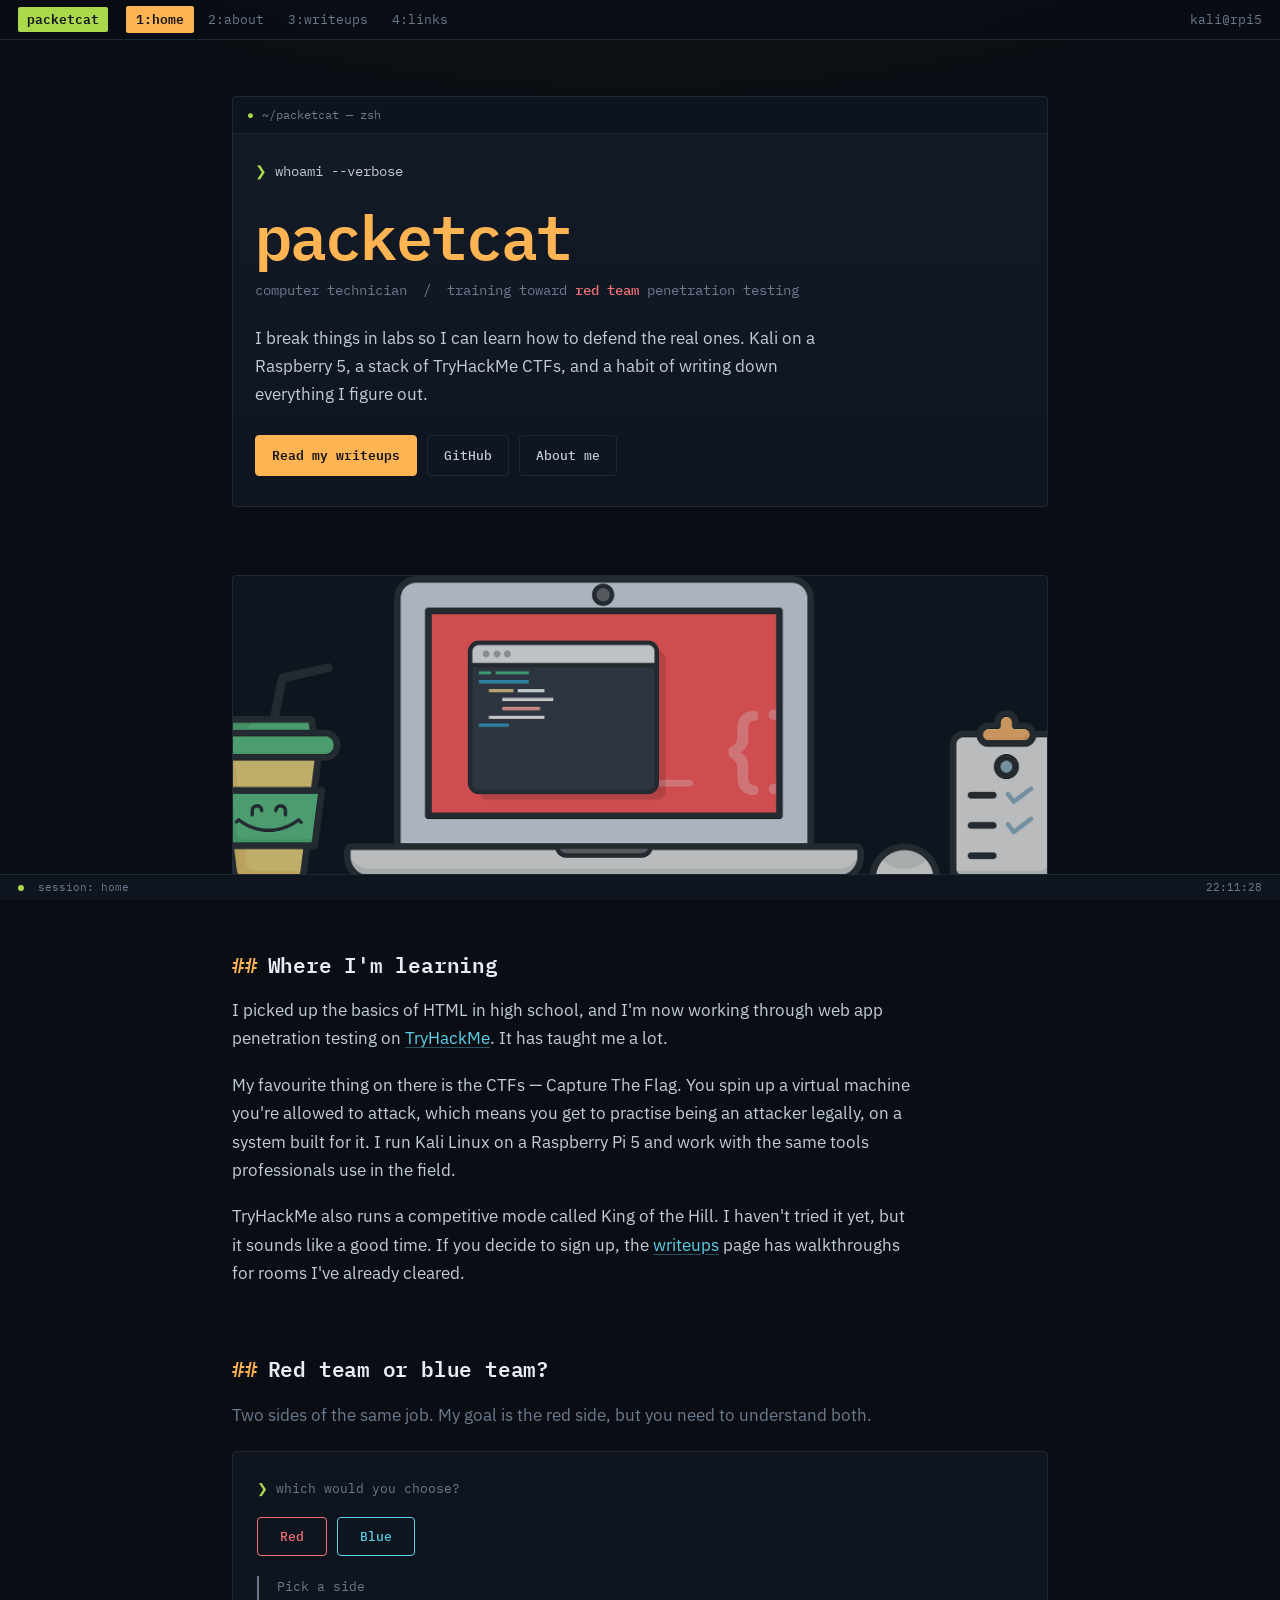
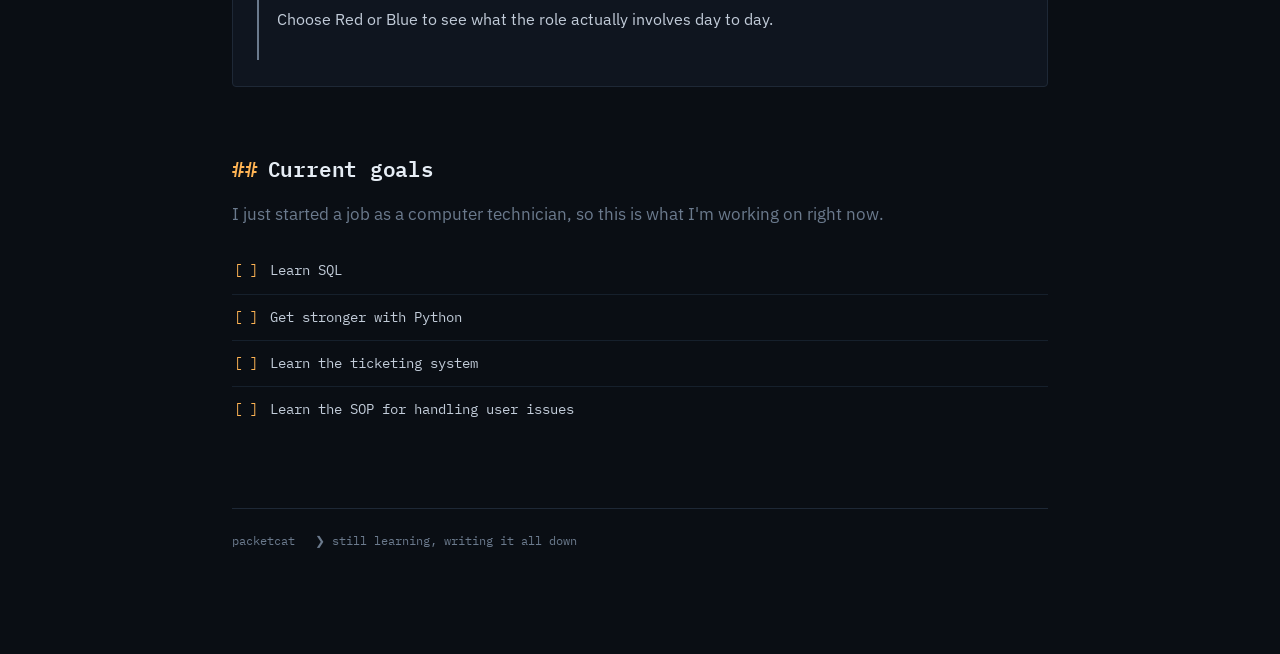
==== index.html @ 3edebea4 "Add files via upload" ====
<!DOCTYPE html>
<html lang="en">
<head>
<meta charset="utf-8">
<meta name="viewport" content="width=device-width, initial-scale=1">
<title>Packetcat — aspiring red team penetration tester</title>
<meta name="description" content="Packetcat: computer technician learning web app penetration testing through TryHackMe CTFs, Kali Linux on a Raspberry Pi 5, and hands-on labs.">
<link rel="preconnect" href="https://fonts.googleapis.com">
<link rel="preconnect" href="https://fonts.gstatic.com" crossorigin>
<link href="https://fonts.googleapis.com/css2?family=IBM+Plex+Mono:wght@400;500;600&family=IBM+Plex+Sans:wght@400;500;600&display=swap" rel="stylesheet">
<link rel="stylesheet" href="style.css">
</head>
<body>

<a class="skip" href="#main">Skip to content</a>

<!-- Top bar: tmux-style window list. The numbers are window indices. -->
<nav class="tmux" aria-label="Main">
  <span class="tmux__session">packetcat</span>
  <ul class="tmux__windows">
    <li><a href="index.html" aria-current="page">1:home</a></li>
    <li><a href="about.html">2:about</a></li>
    <li><a href="writeups.html">3:writeups</a></li>
    <li><a href="links.html">4:links</a></li>
  </ul>
  <span class="tmux__host">kali@rpi5</span>
</nav>

<main id="main">
  <div class="wrap">

    <!-- Hero ------------------------------------------------------------ -->
    <section class="block term">
      <div class="term__chrome">
        <span>●</span>
        <span>~/packetcat — zsh</span>
      </div>
      <div class="term__body">
        <p class="term__cmd" data-type="whoami --verbose"><span class="p">&#10095;</span><span class="text">whoami --verbose</span><span class="caret"></span></p>
        <h1 class="term__name">packetcat</h1>
        <p class="term__role">computer technician &nbsp;/&nbsp; training toward <b>red team</b> penetration testing</p>
        <p class="term__lede">I break things in labs so I can learn how to defend the real ones. Kali on a Raspberry&nbsp;5, a stack of TryHackMe CTFs, and a habit of writing down everything I figure out.</p>
        <div class="actions">
          <a class="btn btn--solid" href="writeups.html">Read my writeups</a>
          <a class="btn" href="https://github.com/PacketcatInfoSec">GitHub</a>
          <a class="btn" href="about.html">About me</a>
        </div>
      </div>
    </section>

    <div class="block frame frame--wide">
      <img src="images/code.png" alt="A screen of source code" loading="lazy">
    </div>

    <!-- Where I'm learning ---------------------------------------------- -->
    <section class="block">
      <h2 class="h-section"><span class="mark">##</span> Where I'm learning</h2>
      <div class="prose">
        <p>I picked up the basics of HTML in high school, and I'm now working through web app penetration testing on <a href="https://tryhackme.com/">TryHackMe</a>. It has taught me a lot.</p>
        <p>My favourite thing on there is the CTFs — Capture The Flag. You spin up a virtual machine you're allowed to attack, which means you get to practise being an attacker legally, on a system built for it. I run Kali Linux on a Raspberry Pi 5 and work with the same tools professionals use in the field.</p>
        <p>TryHackMe also runs a competitive mode called King of the Hill. I haven't tried it yet, but it sounds like a good time. If you decide to sign up, the <a href="writeups.html">writeups</a> page has walkthroughs for rooms I've already cleared.</p>
      </div>
    </section>

    <!-- Red / blue ------------------------------------------------------- -->
    <section class="block">
      <h2 class="h-section"><span class="mark">##</span> Red team or blue team?</h2>
      <p class="prose muted" style="margin-bottom:22px;">Two sides of the same job. My goal is the red side, but you need to understand both.</p>

      <div class="teams" data-teams>
        <p class="teams__q"><span style="color:var(--green)">&#10095;</span> which would you choose?</p>
        <div class="teams__opts">
          <button class="team-btn" type="button" data-value="red" aria-pressed="false">Red</button>
          <button class="team-btn" type="button" data-value="blue" aria-pressed="false">Blue</button>
        </div>
        <div class="teams__out" aria-live="polite">
          <p class="teams__title" data-team-title>Pick a side</p>
          <p class="teams__text" data-team-text>Choose Red or Blue to see what the role actually involves day to day.</p>
        </div>
      </div>
    </section>

    <!-- Goals ------------------------------------------------------------ -->
    <section class="block">
      <h2 class="h-section"><span class="mark">##</span> Current goals</h2>
      <p class="prose muted" style="margin-bottom:20px;">I just started a job as a computer technician, so this is what I'm working on right now.</p>
      <ul class="tasks">
        <li><span class="box">[ ]</span> Learn SQL</li>
        <li><span class="box">[ ]</span> Get stronger with Python</li>
        <li><span class="box">[ ]</span> Learn the ticketing system</li>
        <li><span class="box">[ ]</span> Learn the SOP for handling user issues</li>
      </ul>
    </section>

    <footer class="foot">
      <span>packetcat</span>
      <span>&#10095; still learning, writing it all down</span>
    </footer>

  </div>
</main>

<div class="status">
  <span class="status__dot"></span>
  <span>session: home</span>
  <span class="status__clock" data-clock>--:--:--</span>
</div>

<script src="script.js"></script>
</body>
</html>
---- style.css ----
/* ==========================================================================
   Packetcat InfoSec — shared stylesheet
   One file drives all four pages. Edit colours in :root to re-skin the site.
   ========================================================================== */

/* --------------------------------------------------------------------------
   1. Design tokens
   Palette is based on "Ayu Dark", a real terminal colour scheme — so the site
   looks like a properly configured shell rather than generic neon-on-black.
   -------------------------------------------------------------------------- */
:root {
  --bg:         #0a0e14;
  --panel:      #0f151f;
  --panel-2:    #131b27;
  --line:       #1e2836;
  --line-soft:  #16202c;

  --ink:        #c2ccd9;
  --ink-strong: #e6edf5;
  --dim:        #6b7a8d;

  --amber:      #ffb454;
  --cyan:       #5ccfe6;
  --red:        #f07178;
  --green:      #aad94c;

  --accent:     var(--amber);

  --font-mono: "IBM Plex Mono", ui-monospace, "SF Mono", Menlo, Consolas, monospace;
  --font-sans: "IBM Plex Sans", system-ui, -apple-system, "Segoe UI", sans-serif;

  --bar-h: 40px;
  --status-h: 26px;
  --wrap: 860px;
  --radius: 4px;
}

/* --------------------------------------------------------------------------
   2. Reset & base
   -------------------------------------------------------------------------- */
*,
*::before,
*::after { box-sizing: border-box; }

html { scroll-behavior: smooth; }

body {
  margin: 0;
  background-color: var(--bg);
  background-image:
    radial-gradient(1100px 420px at 50% -180px, rgba(255, 180, 84, .07), transparent 70%);
  color: var(--ink);
  font-family: var(--font-sans);
  font-size: 16.5px;
  line-height: 1.72;
  -webkit-font-smoothing: antialiased;
  padding-top: var(--bar-h);
  padding-bottom: var(--status-h);
}

img { max-width: 100%; display: block; }

a { color: var(--cyan); text-decoration-color: rgba(92, 207, 230, .35); text-underline-offset: 3px; }
a:hover { text-decoration-color: var(--cyan); }

:focus-visible {
  outline: 2px solid var(--amber);
  outline-offset: 3px;
  border-radius: 2px;
}

/* Skip link for keyboard and screen-reader users */
.skip {
  position: absolute;
  left: -9999px;
  top: 0;
  background: var(--amber);
  color: #10131a;
  padding: 10px 16px;
  font-family: var(--font-mono);
  font-weight: 600;
  z-index: 100;
}
.skip:focus { left: 8px; top: 8px; }

/* --------------------------------------------------------------------------
   3. Top bar — modelled on a tmux window list
   The numbers are tmux window indices, not decoration.
   -------------------------------------------------------------------------- */
.tmux {
  position: fixed;
  inset: 0 0 auto 0;
  height: var(--bar-h);
  display: flex;
  align-items: center;
  gap: 18px;
  padding: 0 18px;
  background: rgba(10, 14, 20, .92);
  backdrop-filter: blur(10px);
  border-bottom: 1px solid var(--line);
  font-family: var(--font-mono);
  font-size: 12.5px;
  z-index: 50;
}

.tmux__session {
  color: #10131a;
  background: var(--green);
  font-weight: 600;
  padding: 2px 9px;
  border-radius: 2px;
  white-space: nowrap;
}

.tmux__windows {
  display: flex;
  gap: 4px;
  list-style: none;
  margin: 0;
  padding: 0;
  overflow-x: auto;
  scrollbar-width: none;
}
.tmux__windows::-webkit-scrollbar { display: none; }

.tmux__windows a {
  display: block;
  padding: 3px 10px;
  border-radius: 2px;
  color: var(--dim);
  text-decoration: none;
  white-space: nowrap;
  transition: color .15s ease, background-color .15s ease;
}
.tmux__windows a:hover { color: var(--ink-strong); background: var(--panel-2); }

.tmux__windows a[aria-current="page"] {
  background: var(--amber);
  color: #10131a;
  font-weight: 600;
}

.tmux__host {
  margin-left: auto;
  color: var(--dim);
  white-space: nowrap;
}

/* --------------------------------------------------------------------------
   4. Bottom status line
   -------------------------------------------------------------------------- */
.status {
  position: fixed;
  inset: auto 0 0 0;
  height: var(--status-h);
  display: flex;
  align-items: center;
  gap: 14px;
  padding: 0 18px;
  background: var(--panel);
  border-top: 1px solid var(--line);
  font-family: var(--font-mono);
  font-size: 11px;
  color: var(--dim);
  z-index: 50;
}
.status__dot {
  width: 6px;
  height: 6px;
  border-radius: 50%;
  background: var(--green);
  flex: none;
}
.status__clock { margin-left: auto; font-variant-numeric: tabular-nums; }

/* --------------------------------------------------------------------------
   5. Layout
   -------------------------------------------------------------------------- */
.wrap {
  max-width: var(--wrap);
  margin: 0 auto;
  padding: 0 22px;
}

.block { margin: 0 0 68px; }
.block:last-child { margin-bottom: 0; }

main { padding: 56px 0 76px; }

hr.rule {
  border: 0;
  border-top: 1px solid var(--line);
  margin: 56px 0;
}

/* --------------------------------------------------------------------------
   6. Typography
   -------------------------------------------------------------------------- */
h1, h2, h3 {
  font-family: var(--font-mono);
  color: var(--ink-strong);
  line-height: 1.25;
  letter-spacing: -.01em;
  margin: 0;
}

.h-section {
  font-size: 1.32rem;
  font-weight: 600;
  margin-bottom: 18px;
  display: flex;
  align-items: baseline;
  gap: 10px;
}
.h-section .mark { color: var(--accent); font-weight: 500; }

.eyebrow {
  font-family: var(--font-mono);
  font-size: 11.5px;
  letter-spacing: .16em;
  text-transform: uppercase;
  color: var(--dim);
  margin: 0 0 12px;
}

.lede { font-size: 1.08rem; color: var(--ink); }

p { margin: 0 0 18px; }
p:last-child { margin-bottom: 0; }

.prose { max-width: 68ch; }

.muted { color: var(--dim); }

/* --------------------------------------------------------------------------
   7. Hero terminal
   -------------------------------------------------------------------------- */
.term {
  border: 1px solid var(--line);
  border-radius: var(--radius);
  background: linear-gradient(180deg, var(--panel-2), var(--panel));
  overflow: hidden;
}

.term__chrome {
  display: flex;
  align-items: center;
  gap: 8px;
  padding: 8px 14px;
  border-bottom: 1px solid var(--line);
  background: rgba(0, 0, 0, .25);
  font-family: var(--font-mono);
  font-size: 11.5px;
  color: var(--dim);
}
.term__chrome span:first-child { color: var(--green); }

.term__body {
  padding: 26px 22px 30px;
  font-family: var(--font-mono);
}

.term__cmd {
  font-size: 13.5px;
  color: var(--ink);
  margin: 0 0 20px;
  min-height: 1.5em;
}
.term__cmd .p { color: var(--green); margin-right: 8px; }
.term__cmd .flag { color: var(--dim); }

/* Blinking caret used by the typing animation */
.caret {
  display: inline-block;
  width: 8px;
  height: 1.05em;
  background: var(--amber);
  vertical-align: -3px;
  animation: blink 1.05s steps(1) infinite;
}
@keyframes blink { 50% { opacity: 0; } }

.term__name {
  font-size: clamp(2.4rem, 8vw, 3.9rem);
  font-weight: 600;
  color: var(--amber);
  letter-spacing: -.03em;
  line-height: 1.05;
  margin: 0 0 10px;
}

.term__role {
  font-family: var(--font-mono);
  font-size: 13.5px;
  color: var(--dim);
  margin: 0 0 22px;
}
.term__role b { color: var(--red); font-weight: 500; }

.term__lede {
  font-family: var(--font-sans);
  max-width: 60ch;
  margin: 0;
  color: var(--ink);
}

/* --------------------------------------------------------------------------
   8. Buttons
   -------------------------------------------------------------------------- */
.actions {
  display: flex;
  flex-wrap: wrap;
  gap: 10px;
  margin-top: 26px;
}

.btn {
  display: inline-block;
  font-family: var(--font-mono);
  font-size: 12.5px;
  font-weight: 500;
  padding: 9px 16px;
  border-radius: var(--radius);
  border: 1px solid var(--line);
  color: var(--ink);
  background: transparent;
  text-decoration: none;
  cursor: pointer;
  transition: border-color .15s ease, color .15s ease, background-color .15s ease;
}
.btn:hover { border-color: var(--amber); color: var(--ink-strong); }

.btn--solid {
  background: var(--amber);
  border-color: var(--amber);
  color: #10131a;
  font-weight: 600;
}
.btn--solid:hover { background: #ffc478; border-color: #ffc478; color: #10131a; }

/* --------------------------------------------------------------------------
   9. Framed images
   -------------------------------------------------------------------------- */
.frame {
  border: 1px solid var(--line);
  border-radius: var(--radius);
  overflow: hidden;
  background: var(--panel);
}
.frame img { width: 100%; height: 100%; object-fit: cover; }

.frame--strip img { aspect-ratio: 1500 / 500; }
.frame--wide img  { aspect-ratio: 16 / 6; opacity: .8; }

.frame__cap {
  font-family: var(--font-mono);
  font-size: 11px;
  color: var(--dim);
  padding: 8px 12px;
  border-top: 1px solid var(--line);
  background: rgba(0, 0, 0, .2);
}

/* Portrait + prose side by side on the About page */
.bio {
  display: grid;
  grid-template-columns: 232px 1fr;
  gap: 30px;
  align-items: start;
}
.bio__portrait img { aspect-ratio: 1 / 1; }

/* Small square icon used as a section marker */
/* Light tile: the source icons are dark line art on a transparent
   background, so they need a light surface to be visible. */
.icon {
  width: 46px;
  height: 46px;
  border: 1px solid var(--line);
  border-radius: var(--radius);
  padding: 8px;
  background: #dbe3ee;
  flex: none;
}
.icon img { width: 100%; height: 100%; object-fit: contain; }

.head-row {
  display: flex;
  align-items: center;
  gap: 16px;
  margin-bottom: 20px;
}
.head-row .h-section { margin-bottom: 0; }

/* --------------------------------------------------------------------------
   10. Chips
   -------------------------------------------------------------------------- */
.chips {
  display: flex;
  flex-wrap: wrap;
  gap: 8px;
  list-style: none;
  margin: 22px 0 0;
  padding: 0;
}
.chips li {
  font-family: var(--font-mono);
  font-size: 11.5px;
  color: var(--ink);
  border: 1px solid var(--line);
  border-radius: 999px;
  padding: 4px 12px;
  background: var(--panel);
}

/* --------------------------------------------------------------------------
   11. Red team / blue team picker — the interactive moment
   -------------------------------------------------------------------------- */
.teams {
  border: 1px solid var(--line);
  border-radius: var(--radius);
  background: var(--panel);
  padding: 26px 24px;
  --team: var(--dim);
  transition: border-color .25s ease;
}
.teams[data-team="red"]  { --team: var(--red);  border-color: rgba(240, 113, 120, .45); }
.teams[data-team="blue"] { --team: var(--cyan); border-color: rgba(92, 207, 230, .45); }

.teams__q {
  font-family: var(--font-mono);
  font-size: 13px;
  color: var(--dim);
  margin: 0 0 16px;
}

.teams__opts { display: flex; flex-wrap: wrap; gap: 10px; margin-bottom: 20px; }

.team-btn {
  font-family: var(--font-mono);
  font-size: 13px;
  font-weight: 500;
  padding: 10px 22px;
  border-radius: var(--radius);
  background: transparent;
  cursor: pointer;
  transition: background-color .18s ease, color .18s ease;
}
.team-btn[data-value="red"]  { border: 1px solid var(--red);  color: var(--red); }
.team-btn[data-value="blue"] { border: 1px solid var(--cyan); color: var(--cyan); }
.team-btn[data-value="red"]:hover  { background: rgba(240, 113, 120, .12); }
.team-btn[data-value="blue"]:hover { background: rgba(92, 207, 230, .12); }
.team-btn[aria-pressed="true"][data-value="red"]  { background: var(--red);  color: #10131a; }
.team-btn[aria-pressed="true"][data-value="blue"] { background: var(--cyan); color: #10131a; }

.teams__out {
  border-left: 2px solid var(--team);
  padding-left: 18px;
  min-height: 84px;
  transition: border-color .25s ease;
}
.teams__title {
  font-family: var(--font-mono);
  font-size: 13px;
  color: var(--team);
  margin: 0 0 8px;
  transition: color .25s ease;
}
.teams__text { margin: 0; font-size: .97rem; }

/* --------------------------------------------------------------------------
   12. Goals checklist — real shell-style task boxes
   -------------------------------------------------------------------------- */
.tasks {
  list-style: none;
  margin: 0;
  padding: 0;
  font-family: var(--font-mono);
  font-size: 13.5px;
}
.tasks li {
  display: flex;
  gap: 12px;
  padding: 11px 2px;
  border-bottom: 1px solid var(--line-soft);
}
.tasks li:last-child { border-bottom: 0; }
.tasks .box { color: var(--amber); flex: none; }

/* --------------------------------------------------------------------------
   13. Link / room cards
   -------------------------------------------------------------------------- */
.cards { display: grid; gap: 12px; }

.card {
  display: block;
  border: 1px solid var(--line);
  border-radius: var(--radius);
  background: var(--panel);
  padding: 18px 20px;
  text-decoration: none;
  color: inherit;
  transition: border-color .15s ease, background-color .15s ease, transform .15s ease;
}
.card:hover {
  border-color: var(--amber);
  background: var(--panel-2);
  transform: translateX(3px);
}

.card__top {
  display: flex;
  align-items: baseline;
  gap: 12px;
  margin-bottom: 6px;
}
.card__title {
  font-family: var(--font-mono);
  font-size: 14.5px;
  font-weight: 600;
  color: var(--ink-strong);
}
.card__tag {
  font-family: var(--font-mono);
  font-size: 10.5px;
  letter-spacing: .1em;
  text-transform: uppercase;
  color: var(--amber);
  border: 1px solid rgba(255, 180, 84, .35);
  border-radius: 999px;
  padding: 1px 9px;
  flex: none;
}
.card__arrow { margin-left: auto; color: var(--dim); font-family: var(--font-mono); }
.card:hover .card__arrow { color: var(--amber); }
.card__desc { font-size: .94rem; color: var(--ink); margin: 0 0 8px; }
.card__url { font-family: var(--font-mono); font-size: 11.5px; color: var(--dim); }

/* Empty state — an invitation, not an apology */
.empty {
  border: 1px dashed var(--line);
  border-radius: var(--radius);
  padding: 18px 20px;
  font-family: var(--font-mono);
  font-size: 12.5px;
  color: var(--dim);
}

/* --------------------------------------------------------------------------
   14. Page footer
   -------------------------------------------------------------------------- */
.foot {
  border-top: 1px solid var(--line);
  margin-top: 76px;
  padding-top: 22px;
  font-family: var(--font-mono);
  font-size: 12px;
  color: var(--dim);
  display: flex;
  flex-wrap: wrap;
  gap: 8px 20px;
}

/* --------------------------------------------------------------------------
   15. Responsive
   -------------------------------------------------------------------------- */
@media (max-width: 720px) {
  body { font-size: 16px; }
  .bio { grid-template-columns: 1fr; }
  .bio__portrait { max-width: 220px; }
  .tmux { gap: 12px; padding: 0 12px; }
  .tmux__host { display: none; }
  .term__body { padding: 22px 16px 24px; }
  .wrap { padding: 0 16px; }
  .block { margin-bottom: 52px; }
}

@media (max-width: 460px) {
  .tmux__session { display: none; }
}

/* --------------------------------------------------------------------------
   16. Reduced motion
   -------------------------------------------------------------------------- */
@media (prefers-reduced-motion: reduce) {
  html { scroll-behavior: auto; }
  *, *::before, *::after {
    animation-duration: .001ms !important;
    animation-iteration-count: 1 !important;
    transition-duration: .001ms !important;
  }
  .card:hover { transform: none; }
}
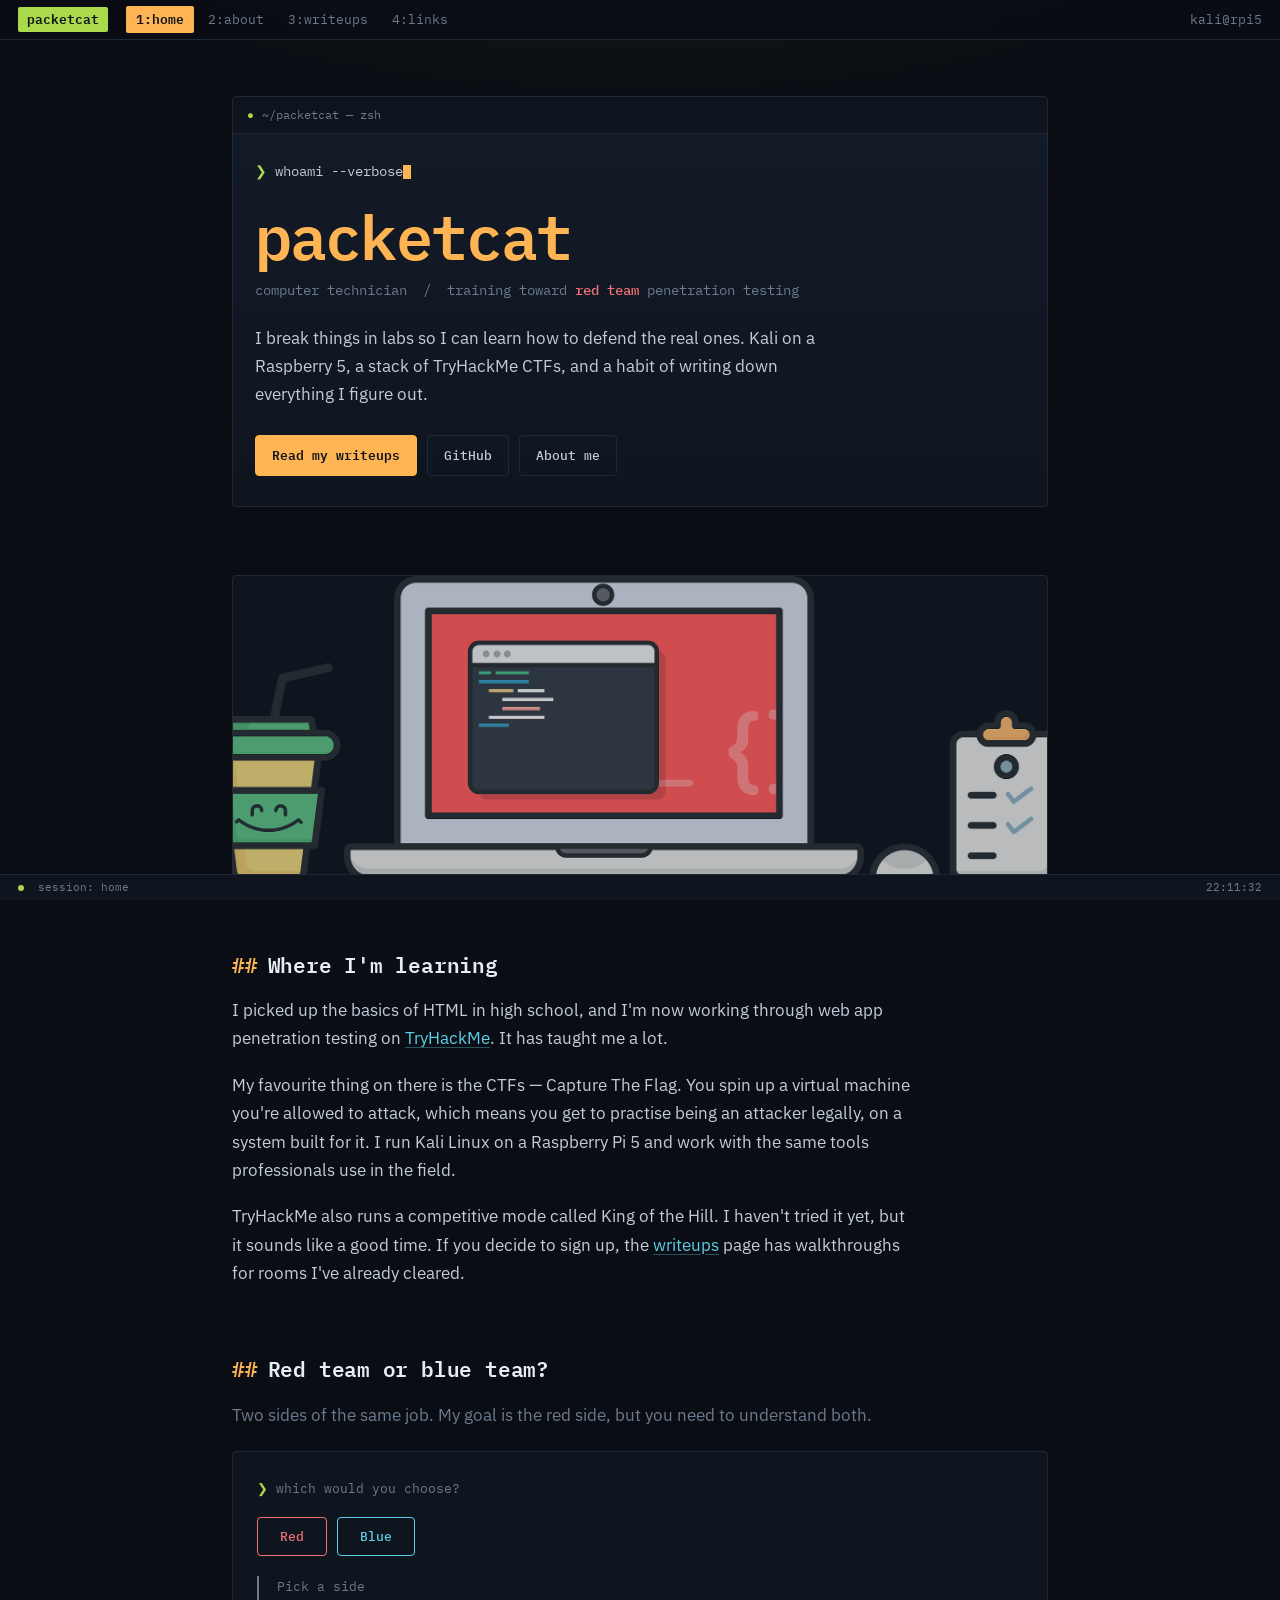
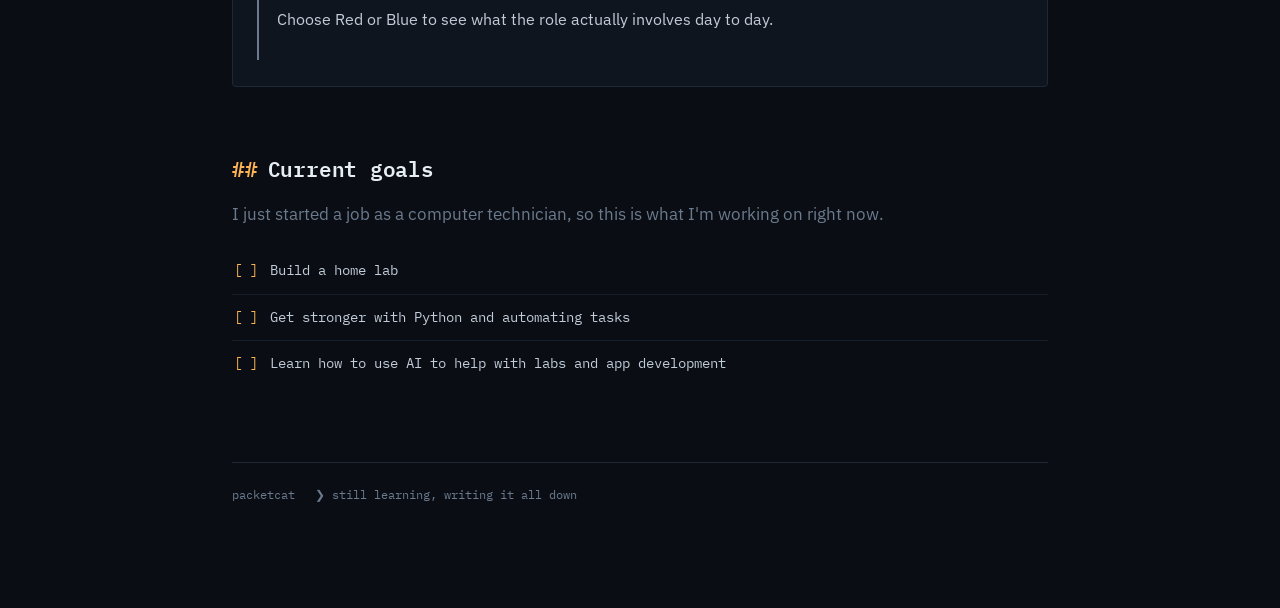
==== commit 6e398427: "Update current goals in index.html" ====
--- a/index.html
+++ b/index.html
@@ -85,10 +85,9 @@
       <h2 class="h-section"><span class="mark">##</span> Current goals</h2>
       <p class="prose muted" style="margin-bottom:20px;">I just started a job as a computer technician, so this is what I'm working on right now.</p>
       <ul class="tasks">
-        <li><span class="box">[ ]</span> Learn SQL</li>
-        <li><span class="box">[ ]</span> Get stronger with Python</li>
-        <li><span class="box">[ ]</span> Learn the ticketing system</li>
-        <li><span class="box">[ ]</span> Learn the SOP for handling user issues</li>
+        <li><span class="box">[ ]</span> Build a home lab </li>
+        <li><span class="box">[ ]</span> Get stronger with Python and automating tasks</li>
+        <li><span class="box">[ ]</span> Learn how to use AI to help with labs and app development</li>
       </ul>
     </section>
 
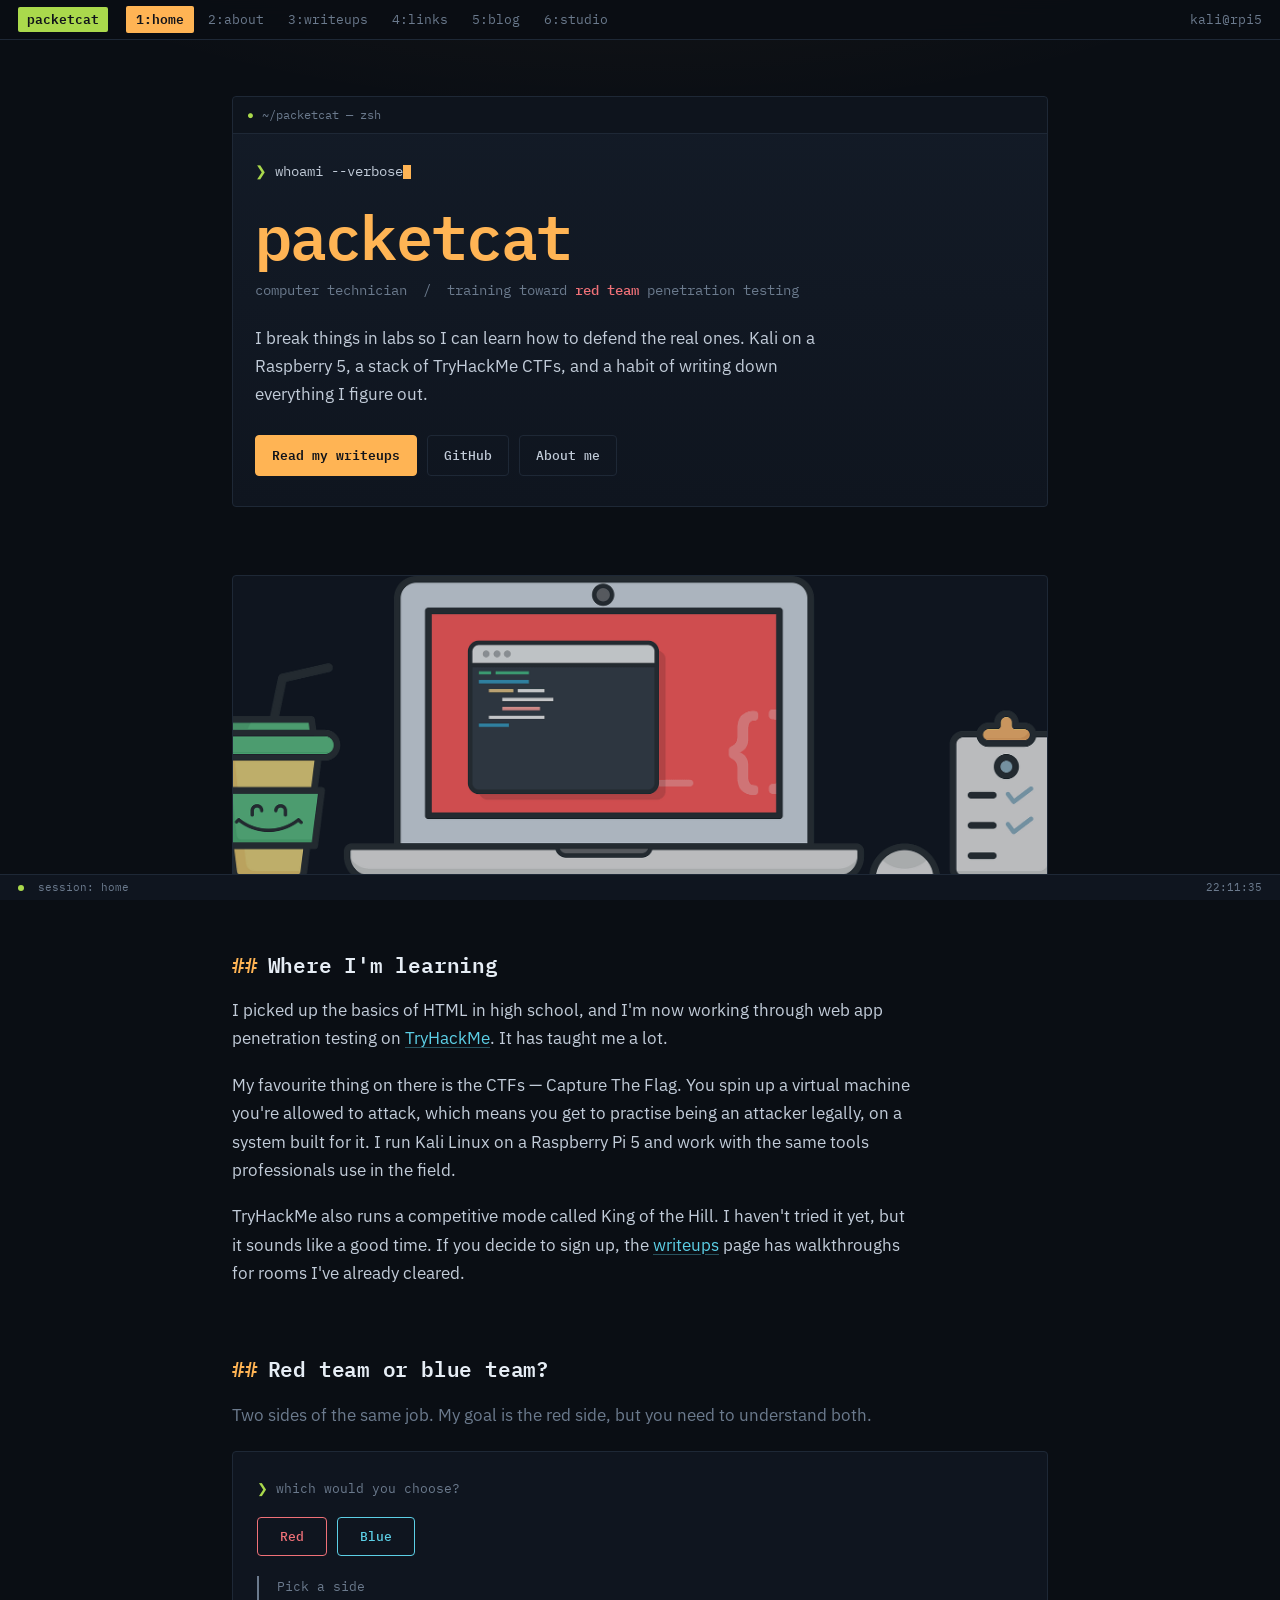
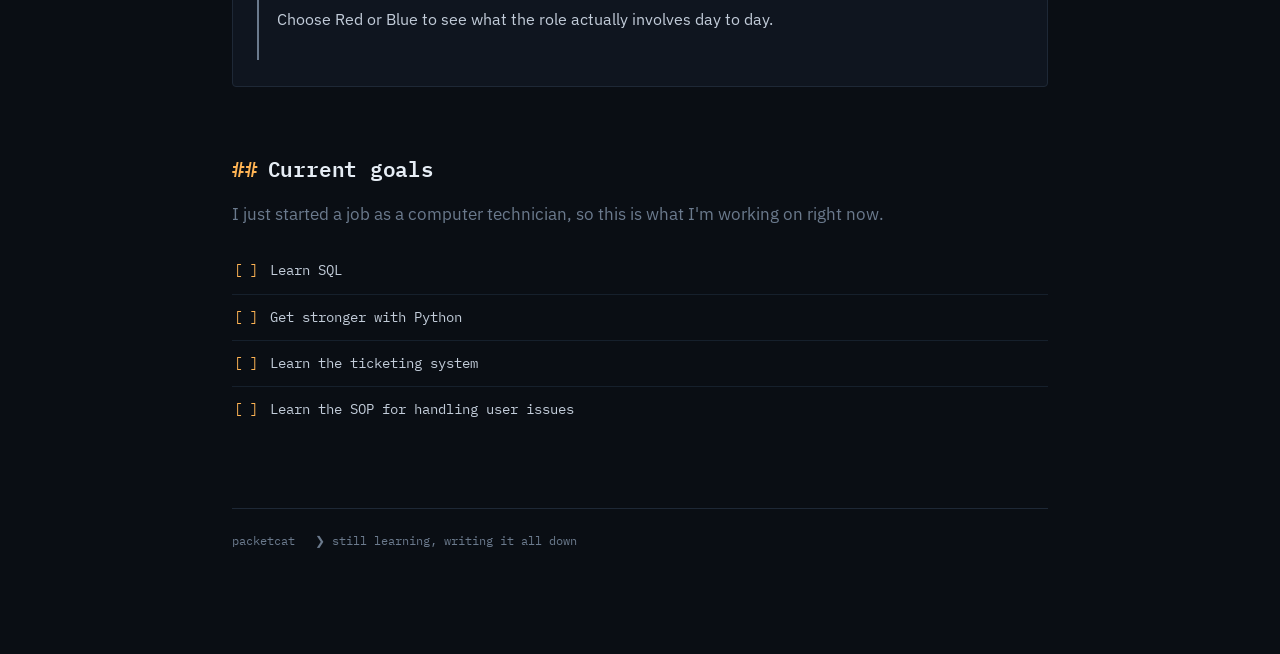
==== commit 564fd338: "Add files via upload" ====
--- a/index.html
+++ b/index.html
@@ -22,6 +22,8 @@
     <li><a href="about.html">2:about</a></li>
     <li><a href="writeups.html">3:writeups</a></li>
     <li><a href="links.html">4:links</a></li>
+    <li><a href="blog.html">5:blog</a></li>
+    <li><a href="studio.html">6:studio</a></li>
   </ul>
   <span class="tmux__host">kali@rpi5</span>
 </nav>
@@ -85,9 +87,10 @@
       <h2 class="h-section"><span class="mark">##</span> Current goals</h2>
       <p class="prose muted" style="margin-bottom:20px;">I just started a job as a computer technician, so this is what I'm working on right now.</p>
       <ul class="tasks">
-        <li><span class="box">[ ]</span> Build a home lab </li>
-        <li><span class="box">[ ]</span> Get stronger with Python and automating tasks</li>
-        <li><span class="box">[ ]</span> Learn how to use AI to help with labs and app development</li>
+        <li><span class="box">[ ]</span> Learn SQL</li>
+        <li><span class="box">[ ]</span> Get stronger with Python</li>
+        <li><span class="box">[ ]</span> Learn the ticketing system</li>
+        <li><span class="box">[ ]</span> Learn the SOP for handling user issues</li>
       </ul>
     </section>
 
--- a/style.css
+++ b/style.css
@@ -337,6 +337,9 @@
   font-weight: 600;
 }
 .btn--solid:hover { background: #ffc478; border-color: #ffc478; color: #10131a; }
+.upload-btn { cursor: pointer; }
+.visually-hidden { position: absolute; width: 1px; height: 1px; padding: 0; margin: -1px; overflow: hidden; clip: rect(0, 0, 0, 0); white-space: nowrap; border: 0; }
+.form-note { max-width: 68ch; margin-top: 14px; font-family: var(--font-mono); font-size: 11.5px; color: var(--dim); }
 
 /* --------------------------------------------------------------------------
    9. Framed images
@@ -535,6 +538,29 @@
 .card:hover .card__arrow { color: var(--amber); }
 .card__desc { font-size: .94rem; color: var(--ink); margin: 0 0 8px; }
 .card__url { font-family: var(--font-mono); font-size: 11.5px; color: var(--dim); }
+.card--static { color: var(--ink); }
+.card--static:hover { transform: none; }
+.content-detail { margin-top: 12px; border-top: 1px solid var(--line-soft); padding-top: 10px; }
+.content-detail summary { cursor: pointer; color: var(--cyan); font-family: var(--font-mono); font-size: 12px; }
+
+/* --------------------------------------------------------------------------
+   14. Browser-local content studio
+   -------------------------------------------------------------------------- */
+.studio { display: grid; grid-template-columns: minmax(0, 1fr) minmax(0, 1fr); gap: 24px; align-items: start; }
+.studio-auth { grid-column: 1 / -1; display: flex; flex-wrap: wrap; align-items: center; gap: 12px; padding: 14px 16px; border: 1px solid var(--line); border-radius: var(--radius); background: var(--panel); font-family: var(--font-mono); font-size: 12px; color: var(--dim); }
+.editor, .preview { border: 1px solid var(--line); border-radius: var(--radius); background: var(--panel); padding: 20px; }
+.editor label { display: block; margin-bottom: 16px; color: var(--ink-strong); font-family: var(--font-mono); font-size: 12px; }
+.editor input, .editor textarea { display: block; width: 100%; margin-top: 7px; border: 1px solid var(--line); border-radius: var(--radius); background: var(--bg); color: var(--ink); padding: 10px 12px; font: 13px/1.55 var(--font-mono); }
+.editor textarea { resize: vertical; min-height: 250px; }
+.editor input:focus, .editor textarea:focus { outline: 1px solid var(--amber); border-color: var(--amber); }
+.editor .actions { margin-top: 4px; }
+.preview h2 { font-size: 1.4rem; }
+.post-meta { margin: 8px 0 20px; color: var(--dim); font-family: var(--font-mono); font-size: 11.5px; }
+.markdown { max-width: 68ch; overflow-wrap: anywhere; }
+.markdown h1, .markdown h2, .markdown h3 { margin: 1.2em 0 .5em; }
+.markdown h1 { font-size: 1.45rem; }.markdown h2 { font-size: 1.25rem; }.markdown h3 { font-size: 1.08rem; }
+.markdown ul { padding-left: 1.35em; }.markdown blockquote { margin-left: 0; padding-left: 14px; border-left: 2px solid var(--amber); color: var(--dim); }
+.markdown pre { overflow-x: auto; padding: 14px; border: 1px solid var(--line); background: var(--bg); border-radius: var(--radius); }.markdown code { font-family: var(--font-mono); font-size: .88em; }
 
 /* Empty state — an invitation, not an apology */
 .empty {
@@ -547,7 +573,7 @@
 }
 
 /* --------------------------------------------------------------------------
-   14. Page footer
+   15. Page footer
    -------------------------------------------------------------------------- */
 .foot {
   border-top: 1px solid var(--line);
@@ -562,7 +588,7 @@
 }
 
 /* --------------------------------------------------------------------------
-   15. Responsive
+   16. Responsive
    -------------------------------------------------------------------------- */
 @media (max-width: 720px) {
   body { font-size: 16px; }
@@ -573,6 +599,7 @@
   .term__body { padding: 22px 16px 24px; }
   .wrap { padding: 0 16px; }
   .block { margin-bottom: 52px; }
+  .studio { grid-template-columns: 1fr; }
 }
 
 @media (max-width: 460px) {
@@ -580,7 +607,7 @@
 }
 
 /* --------------------------------------------------------------------------
-   16. Reduced motion
+   17. Reduced motion
    -------------------------------------------------------------------------- */
 @media (prefers-reduced-motion: reduce) {
   html { scroll-behavior: auto; }
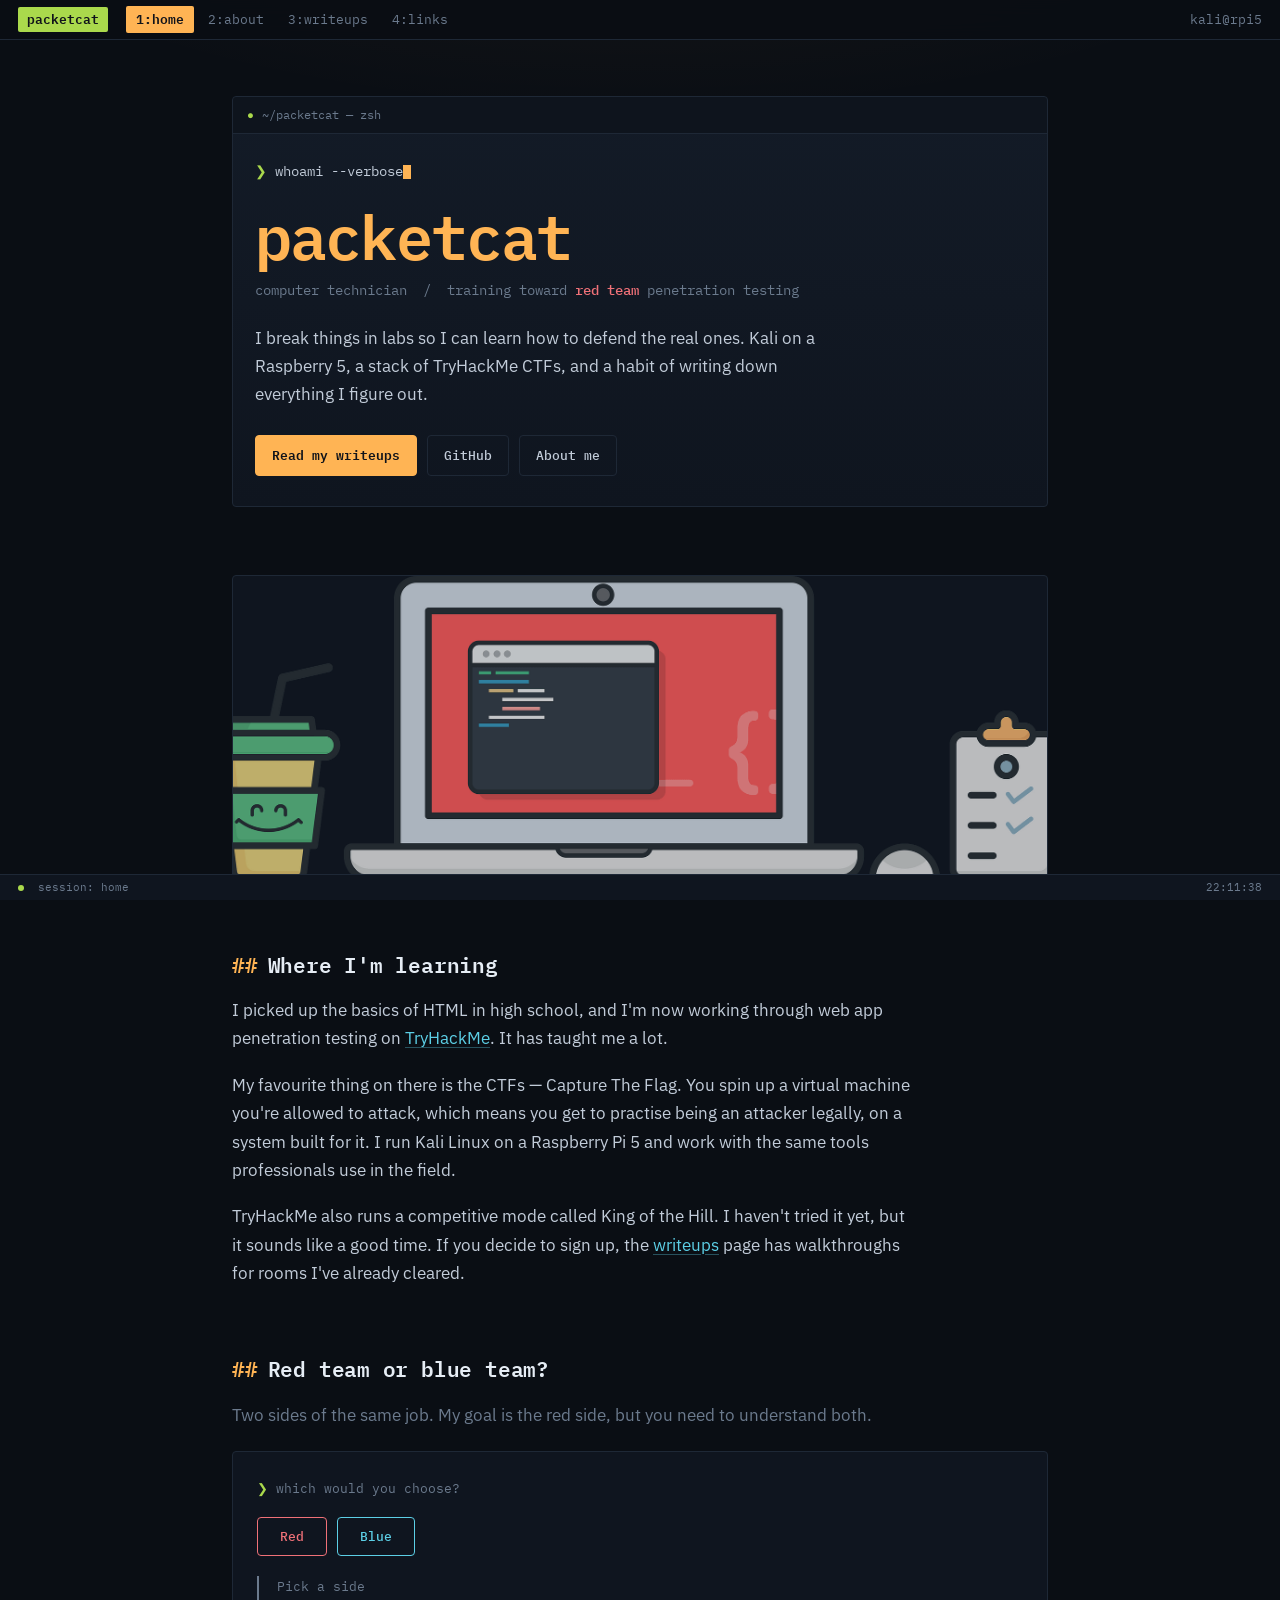
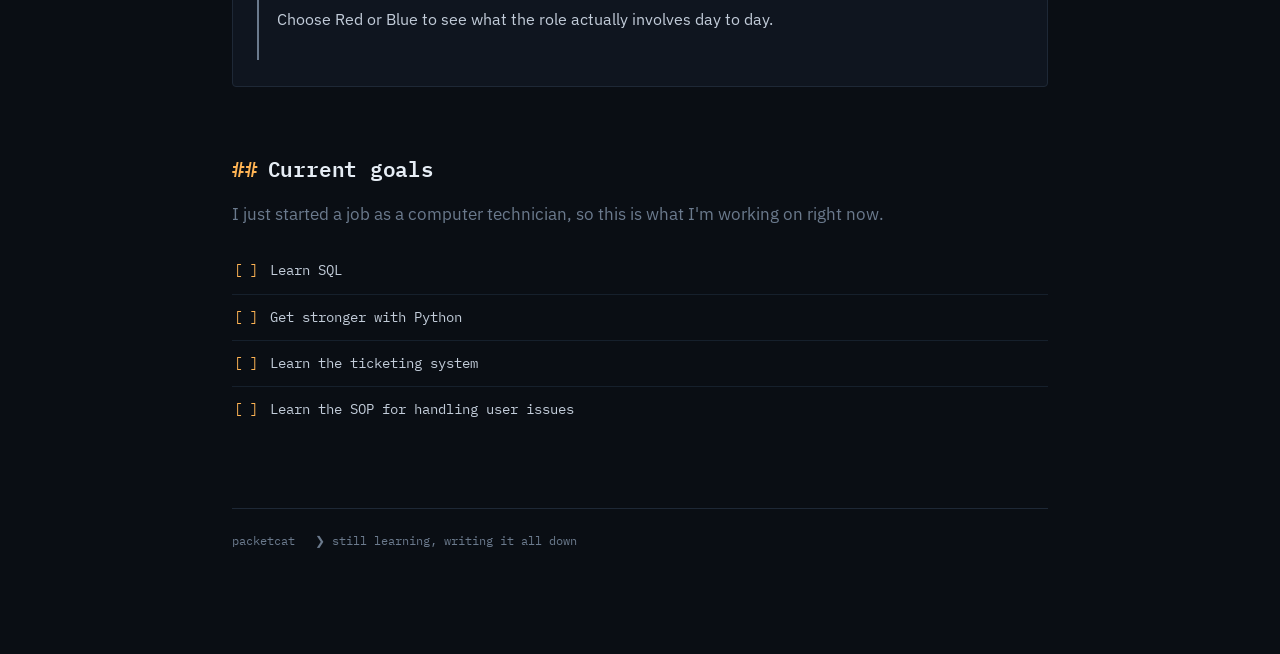
==== commit 4b65990a: "Remove blog and studio links from index.html Removed blog and studio links from navigation menu." ====
--- a/index.html
+++ b/index.html
@@ -22,8 +22,6 @@
     <li><a href="about.html">2:about</a></li>
     <li><a href="writeups.html">3:writeups</a></li>
     <li><a href="links.html">4:links</a></li>
-    <li><a href="blog.html">5:blog</a></li>
-    <li><a href="studio.html">6:studio</a></li>
   </ul>
   <span class="tmux__host">kali@rpi5</span>
 </nav>
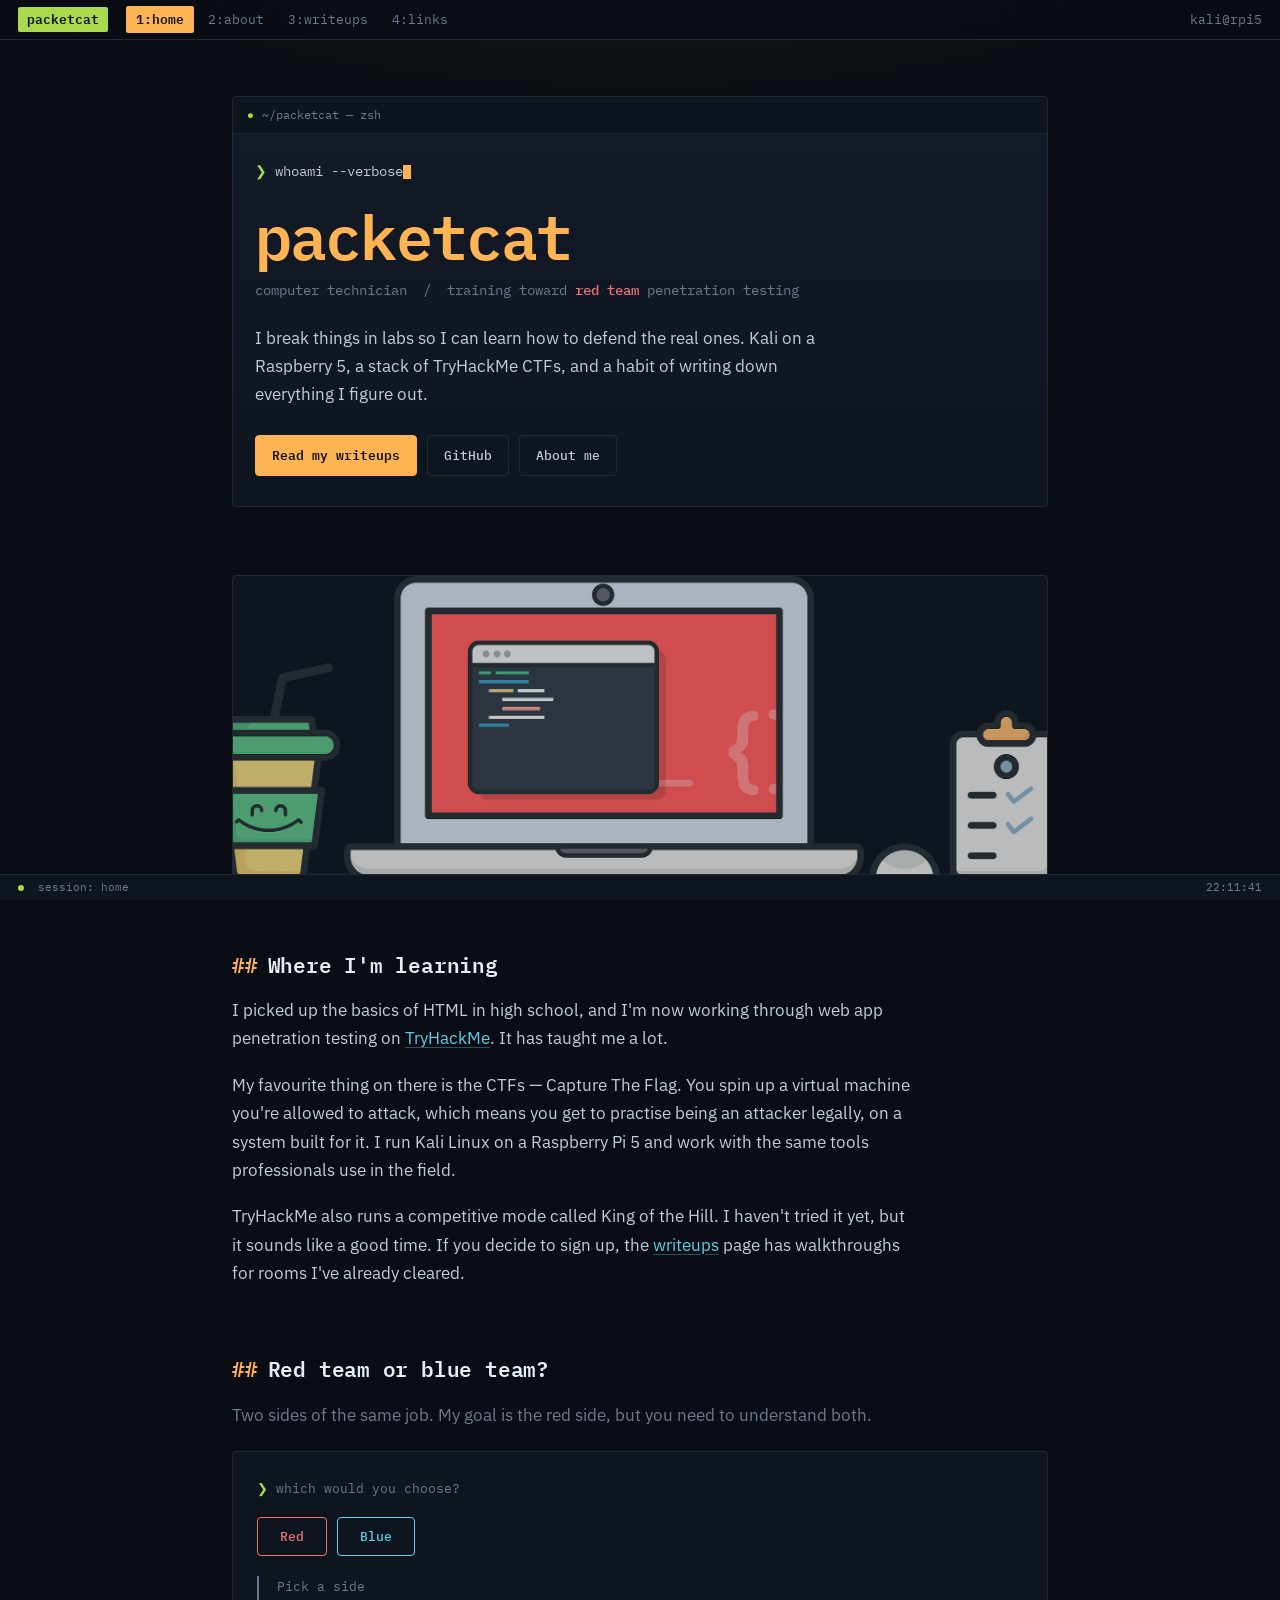
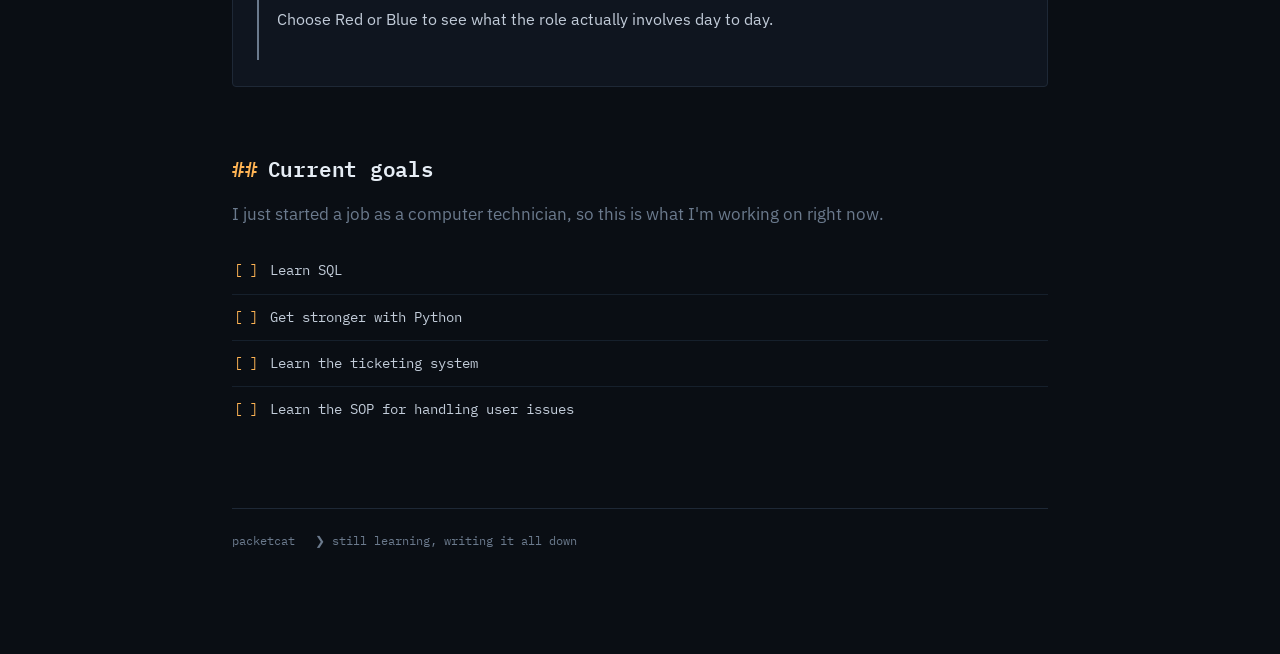
==== commit da0260b7: "Added a hint for the flag page" ====
--- a/index.html
+++ b/index.html
@@ -22,6 +22,7 @@
     <li><a href="about.html">2:about</a></li>
     <li><a href="writeups.html">3:writeups</a></li>
     <li><a href="links.html">4:links</a></li>
+  <!-- <li><a href="flag.html">5:flag</a></li> -->
   </ul>
   <span class="tmux__host">kali@rpi5</span>
 </nav>
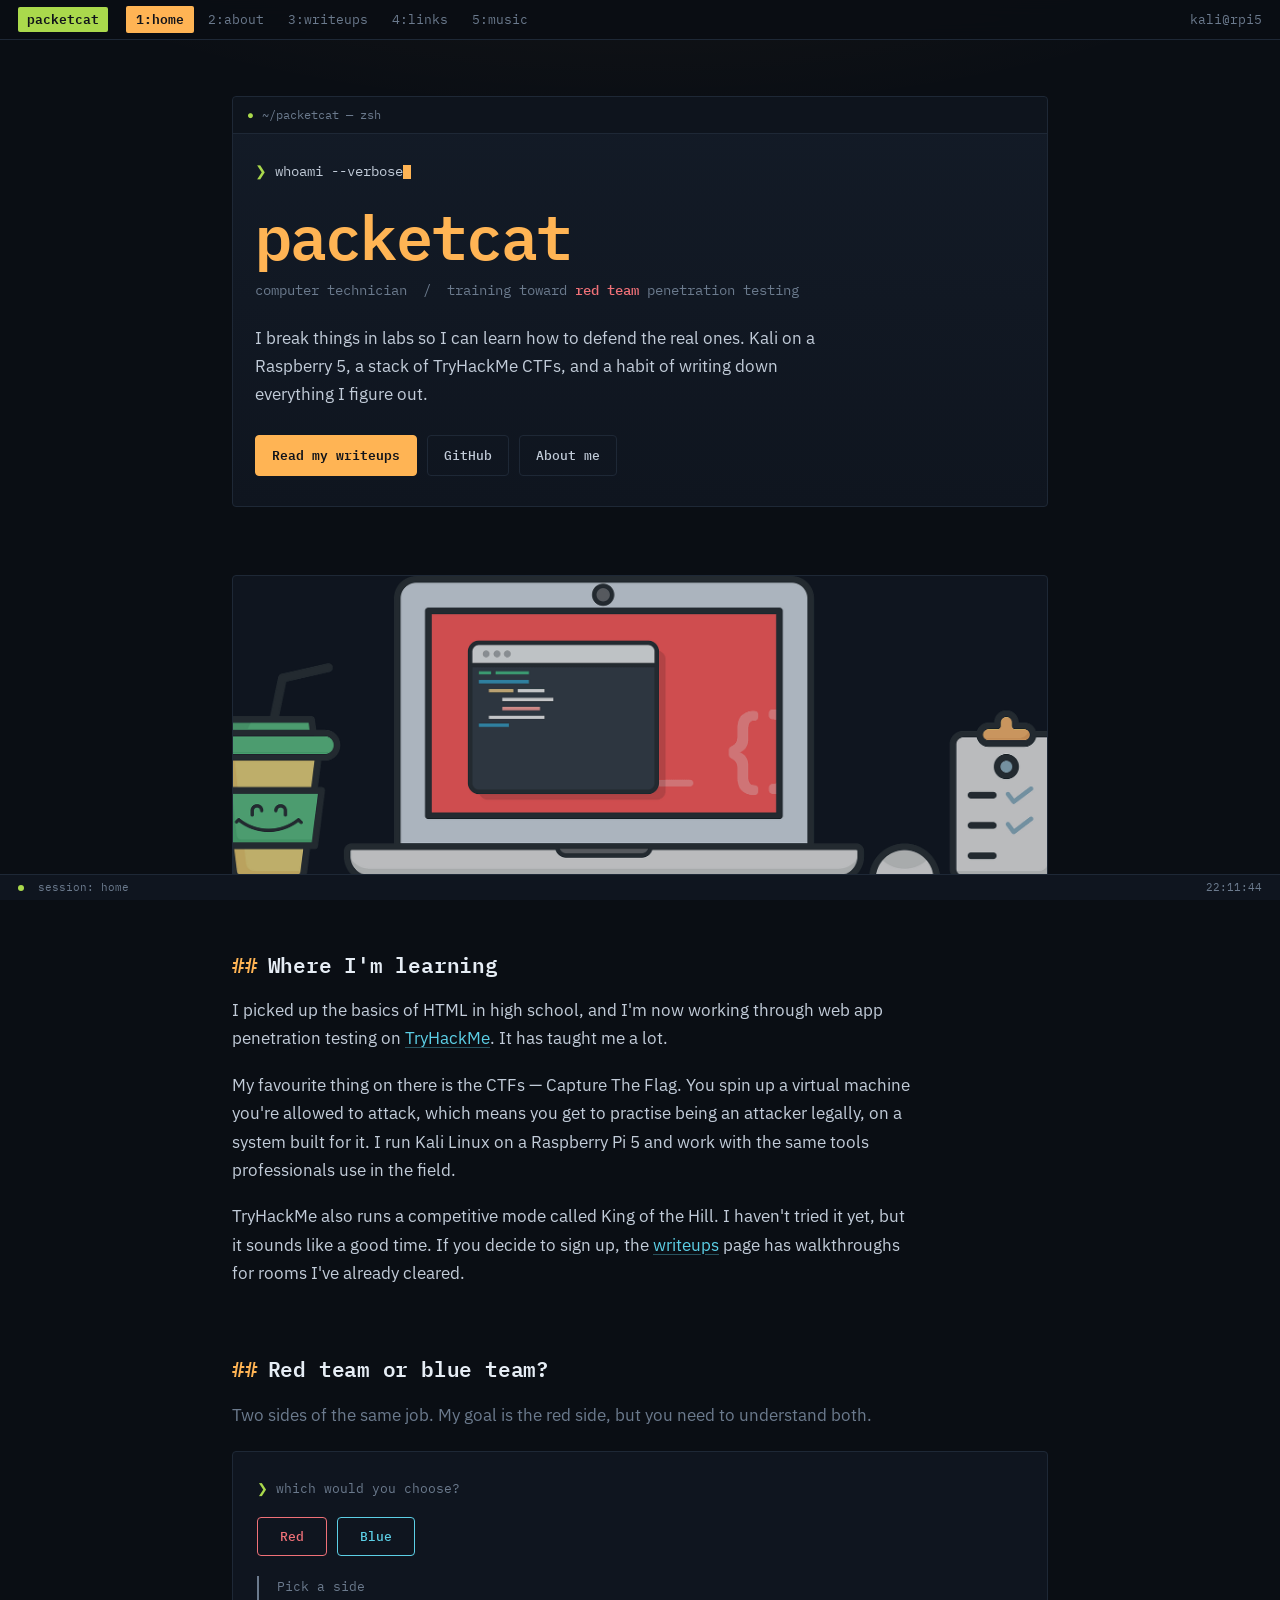
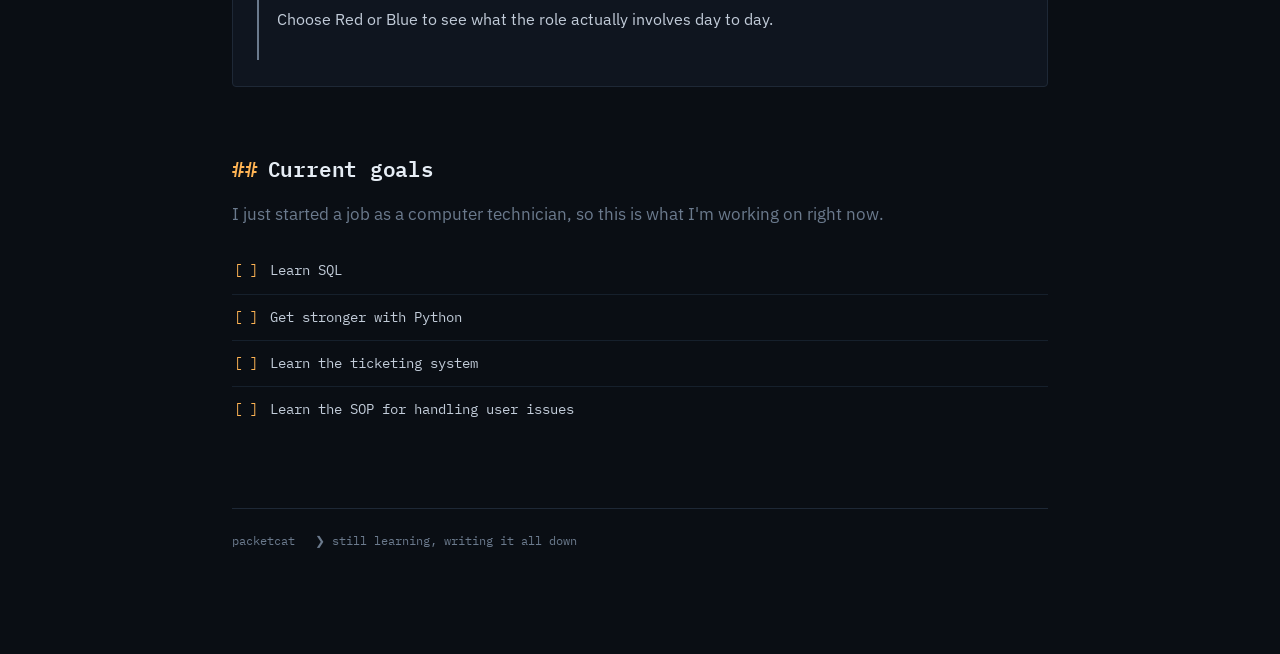
==== commit 738e9ad4: "Added a link to music" ====
--- a/index.html
+++ b/index.html
@@ -22,7 +22,8 @@
     <li><a href="about.html">2:about</a></li>
     <li><a href="writeups.html">3:writeups</a></li>
     <li><a href="links.html">4:links</a></li>
-  <!-- <li><a href="flag.html">5:flag</a></li> -->
+    <li><a href="Music-Share.html">5:music</a></li>
+  <!-- <li><a href="flag.html">6:flag</a></li> -->
   </ul>
   <span class="tmux__host">kali@rpi5</span>
 </nav>
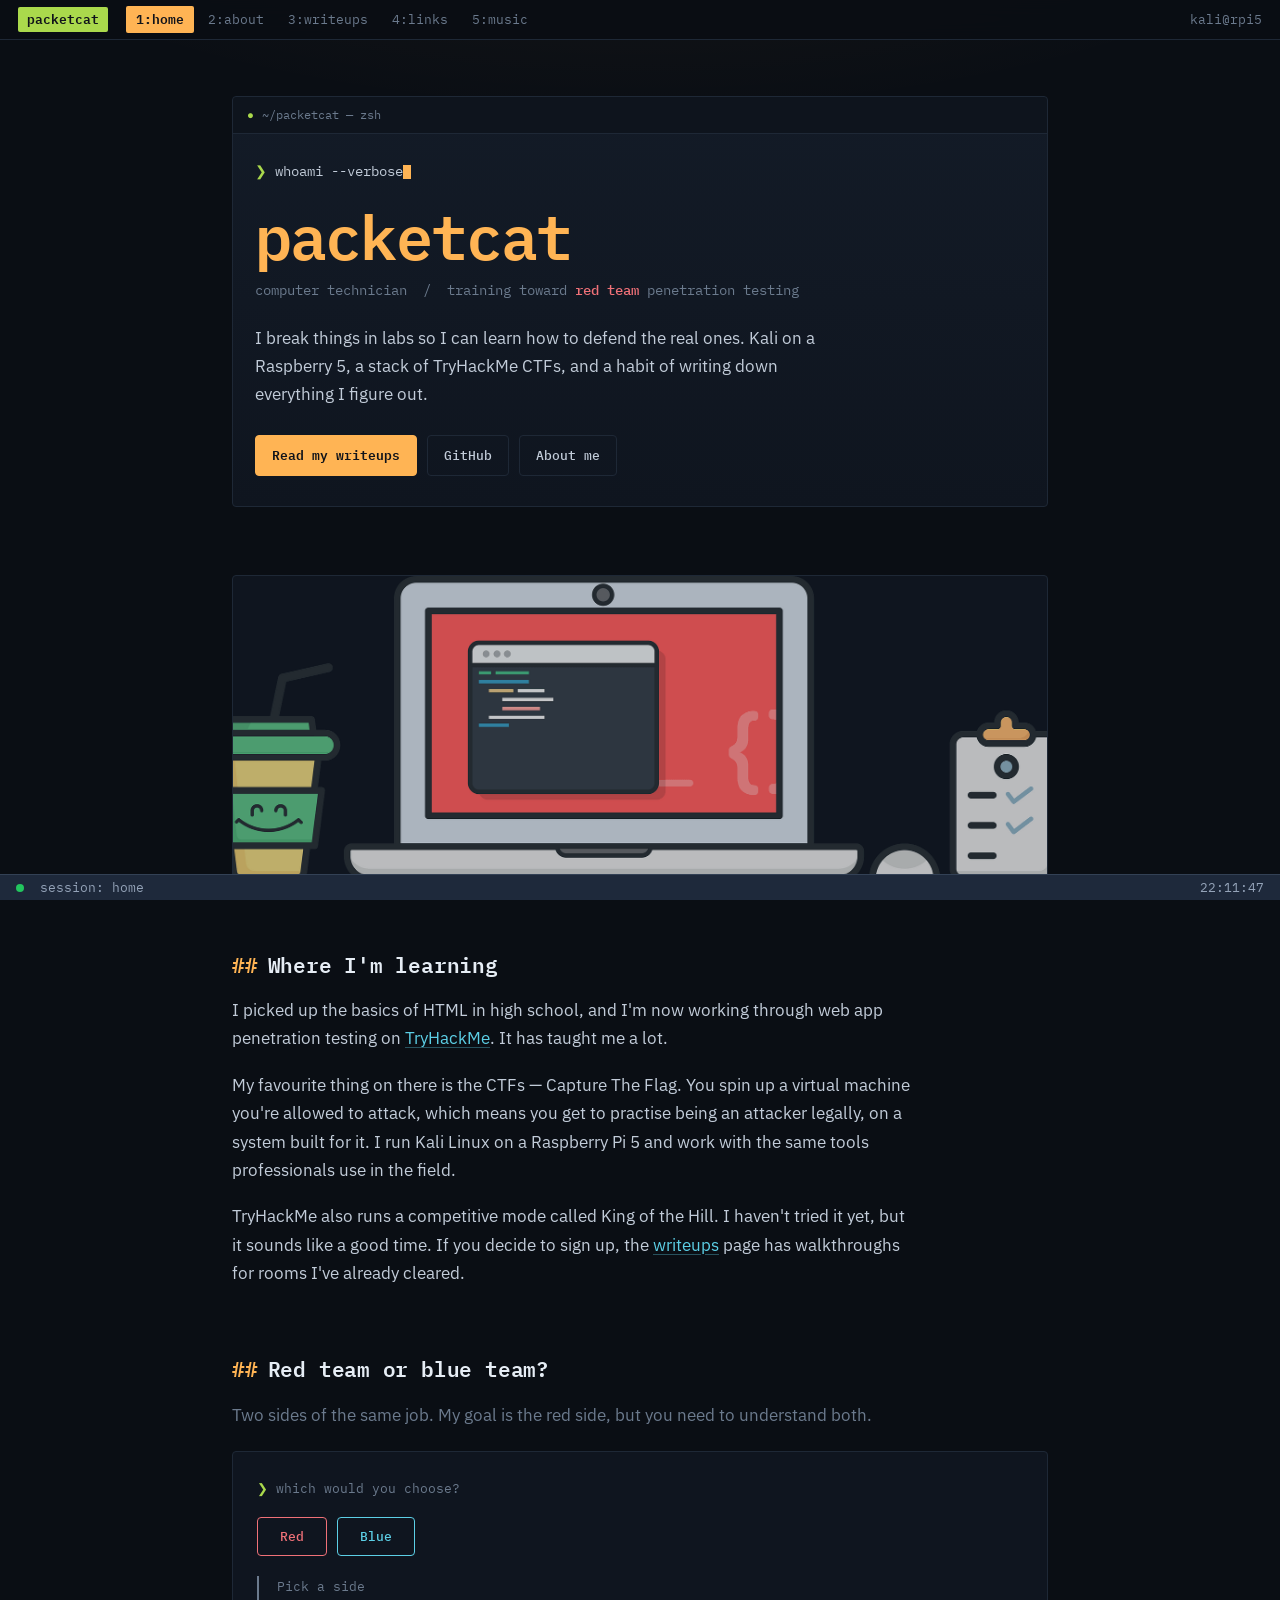
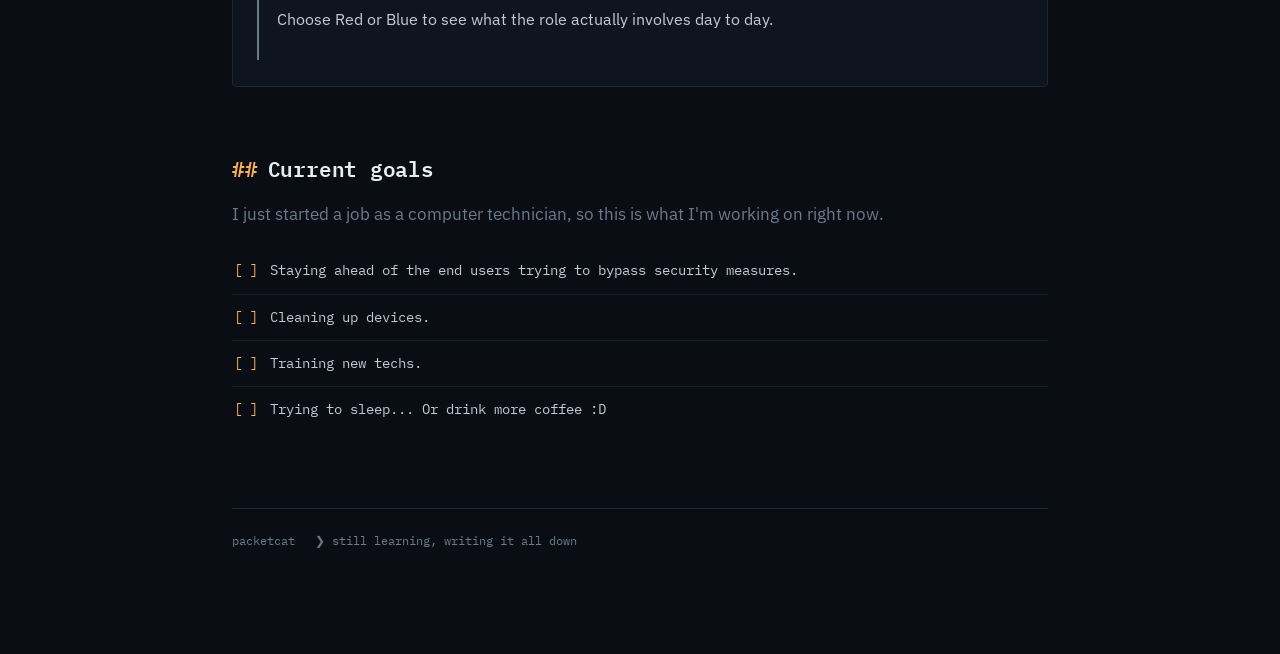
==== commit 05037e66: "New Goals Added new goals to my goal list. They needed an update to reflect my current focus and res" ====
--- a/index.html
+++ b/index.html
@@ -87,10 +87,10 @@
       <h2 class="h-section"><span class="mark">##</span> Current goals</h2>
       <p class="prose muted" style="margin-bottom:20px;">I just started a job as a computer technician, so this is what I'm working on right now.</p>
       <ul class="tasks">
-        <li><span class="box">[ ]</span> Learn SQL</li>
-        <li><span class="box">[ ]</span> Get stronger with Python</li>
-        <li><span class="box">[ ]</span> Learn the ticketing system</li>
-        <li><span class="box">[ ]</span> Learn the SOP for handling user issues</li>
+        <li><span class="box">[ ]</span> Staying ahead of the end users trying to bypass security measures.</li>
+        <li><span class="box">[ ]</span> Cleaning up devices.</li>
+        <li><span class="box">[ ]</span> Training new techs.</li>
+        <li><span class="box">[ ]</span> Trying to sleep... Or drink more coffee :D</li>
       </ul>
     </section>
 
--- a/style.css
+++ b/style.css
@@ -618,3 +618,141 @@
   }
   .card:hover { transform: none; }
 }
+
+
+/* Terminal Audio Player Styling */
+  .terminal-player {
+    background-color: #0f172a;
+    border: 1px solid #334155;
+    font-family: 'IBM Plex Mono', monospace;
+    color: #e2e8f0;
+    max-width: 480px;
+    margin: 2rem auto;
+    border-radius: 4px;
+    box-shadow: 0 4px 6px -1px rgba(0, 0, 0, 0.5);
+    text-align: left;
+  }
+
+  .terminal-player__header {
+    background-color: #1e293b;
+    padding: 0.5rem 1rem;
+    font-size: 0.85rem;
+    border-bottom: 1px solid #334155;
+    display: flex;
+    justify-content: space-between;
+    color: #94a3b8;
+  }
+
+  .terminal-player__body {
+    padding: 1rem;
+  }
+
+  .terminal-player__track-info {
+    margin-bottom: 1rem;
+    font-size: 0.9rem;
+  }
+
+  .terminal-player__track-info .prompt {
+    color: #38bdf8;
+    font-weight: 600;
+  }
+
+  .playlist {
+    margin-bottom: 1rem;
+    display: flex;
+    flex-direction: column;
+    gap: 0.25rem;
+    font-size: 0.85rem;
+  }
+
+  .playlist-item {
+    background: transparent;
+    border: 1px dashed #334155;
+    color: #94a3b8;
+    text-align: left;
+    padding: 0.25rem 0.5rem;
+    font-family: 'IBM Plex Mono', monospace;
+    cursor: pointer;
+    border-radius: 2px;
+  }
+
+  .playlist-item:hover, .playlist-item.active {
+    border-color: #38bdf8;
+    color: #38bdf8;
+    background: rgba(56, 189, 248, 0.05);
+  }
+
+  .terminal-player__controls {
+    display: flex;
+    align-items: center;
+    gap: 0.75rem;
+    flex-wrap: wrap;
+  }
+
+  .term-btn {
+    background: transparent;
+    border: 1px solid #475569;
+    color: #38bdf8;
+    font-family: 'IBM Plex Mono', monospace;
+    padding: 0.25rem 0.6rem;
+    font-size: 0.85rem;
+    cursor: pointer;
+    border-radius: 2px;
+    transition: all 0.15s ease;
+  }
+
+  .term-btn:hover:not(:disabled) {
+    background-color: #38bdf8;
+    color: #0f172a;
+    border-color: #38bdf8;
+  }
+
+  .term-btn:disabled {
+    opacity: 0.4;
+    cursor: not-allowed;
+    color: #64748b;
+    border-color: #334155;
+  }
+
+  .terminal-player__volume {
+    display: flex;
+    align-items: center;
+    gap: 0.5rem;
+    font-size: 0.8rem;
+    margin-left: auto;
+    color: #94a3b8;
+  }
+
+  .terminal-player__volume input[type="range"] {
+    width: 70px;
+    accent-color: #38bdf8;
+    cursor: pointer;
+  }
+
+  /* Status Bar */
+  .status {
+    position: fixed;
+    bottom: 0;
+    left: 0;
+    width: 100%;
+    background-color: #1e293b;
+    border-top: 1px solid #334155;
+    font-family: 'IBM Plex Mono', monospace;
+    font-size: 0.8rem;
+    padding: 0.4rem 1rem;
+    display: flex;
+    align-items: center;
+    gap: 1rem;
+    color: #94a3b8;
+  }
+
+  .status__dot {
+    width: 8px;
+    height: 8px;
+    background-color: #22c55e;
+    border-radius: 50%;
+  }
+
+  .status__clock {
+    margin-left: auto;
+  }
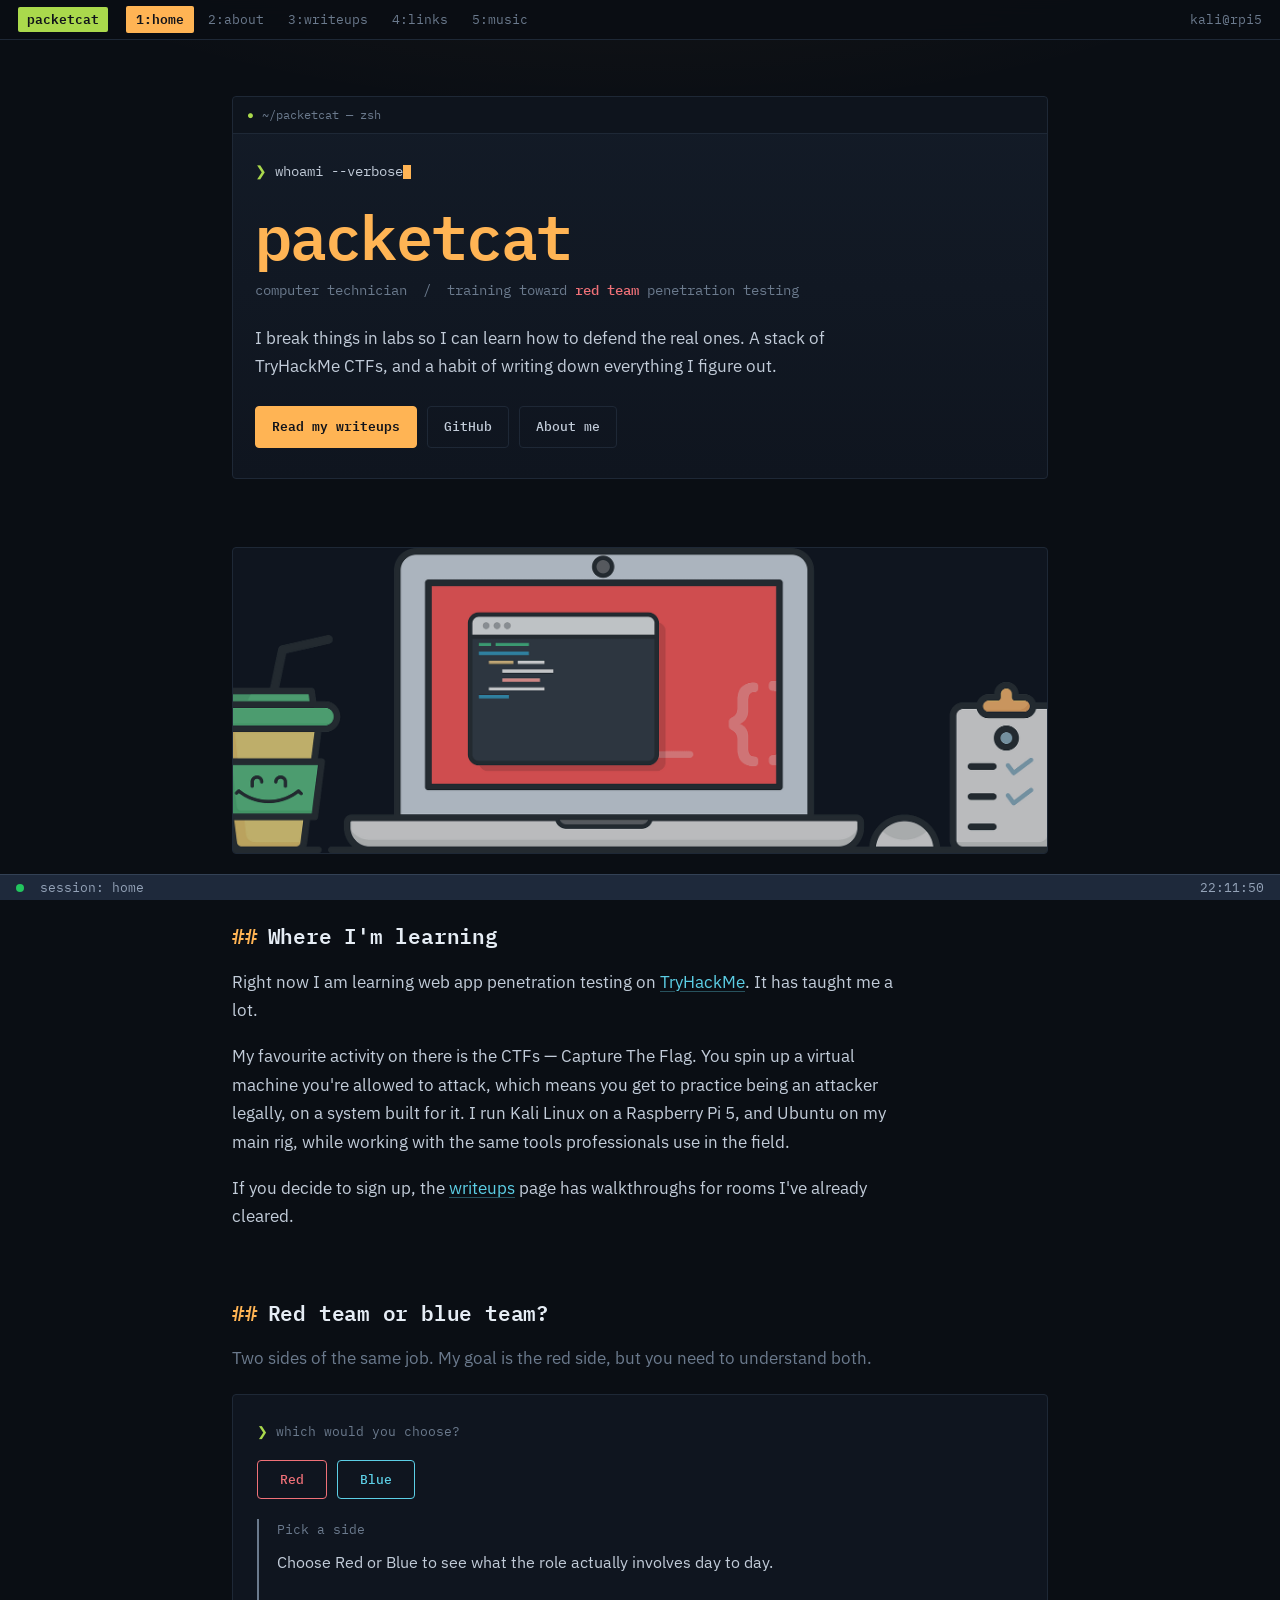
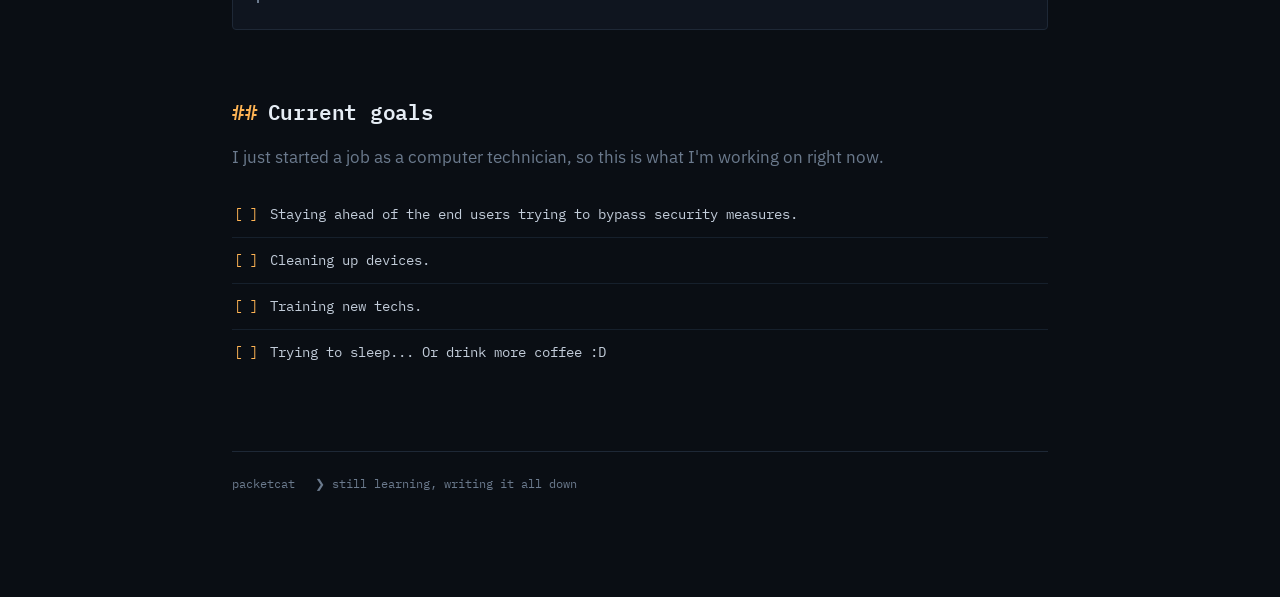
==== commit 7293526d: "Cleaning up index.html It was way beyond time to clean up the index.html file. There were straight u" ====
--- a/index.html
+++ b/index.html
@@ -41,7 +41,7 @@
         <p class="term__cmd" data-type="whoami --verbose"><span class="p">&#10095;</span><span class="text">whoami --verbose</span><span class="caret"></span></p>
         <h1 class="term__name">packetcat</h1>
         <p class="term__role">computer technician &nbsp;/&nbsp; training toward <b>red team</b> penetration testing</p>
-        <p class="term__lede">I break things in labs so I can learn how to defend the real ones. Kali on a Raspberry&nbsp;5, a stack of TryHackMe CTFs, and a habit of writing down everything I figure out.</p>
+        <p class="term__lede">I break things in labs so I can learn how to defend the real ones. A stack of TryHackMe CTFs, and a habit of writing down everything I figure out.</p>
         <div class="actions">
           <a class="btn btn--solid" href="writeups.html">Read my writeups</a>
           <a class="btn" href="https://github.com/PacketcatInfoSec">GitHub</a>
@@ -58,9 +58,9 @@
     <section class="block">
       <h2 class="h-section"><span class="mark">##</span> Where I'm learning</h2>
       <div class="prose">
-        <p>I picked up the basics of HTML in high school, and I'm now working through web app penetration testing on <a href="https://tryhackme.com/">TryHackMe</a>. It has taught me a lot.</p>
-        <p>My favourite thing on there is the CTFs — Capture The Flag. You spin up a virtual machine you're allowed to attack, which means you get to practise being an attacker legally, on a system built for it. I run Kali Linux on a Raspberry Pi 5 and work with the same tools professionals use in the field.</p>
-        <p>TryHackMe also runs a competitive mode called King of the Hill. I haven't tried it yet, but it sounds like a good time. If you decide to sign up, the <a href="writeups.html">writeups</a> page has walkthroughs for rooms I've already cleared.</p>
+        <p>Right now I am learning web app penetration testing on <a href="https://tryhackme.com/">TryHackMe</a>. It has taught me a lot.</p>
+        <p>My favourite activity on there is the CTFs — Capture The Flag. You spin up a virtual machine you're allowed to attack, which means you get to practice being an attacker legally, on a system built for it. I run Kali Linux on a Raspberry Pi 5, and Ubuntu on my main rig, while working with the same tools professionals use in the field.</p>
+        <p>If you decide to sign up, the <a href="writeups.html">writeups</a> page has walkthroughs for rooms I've already cleared.</p>
       </div>
     </section>
 
